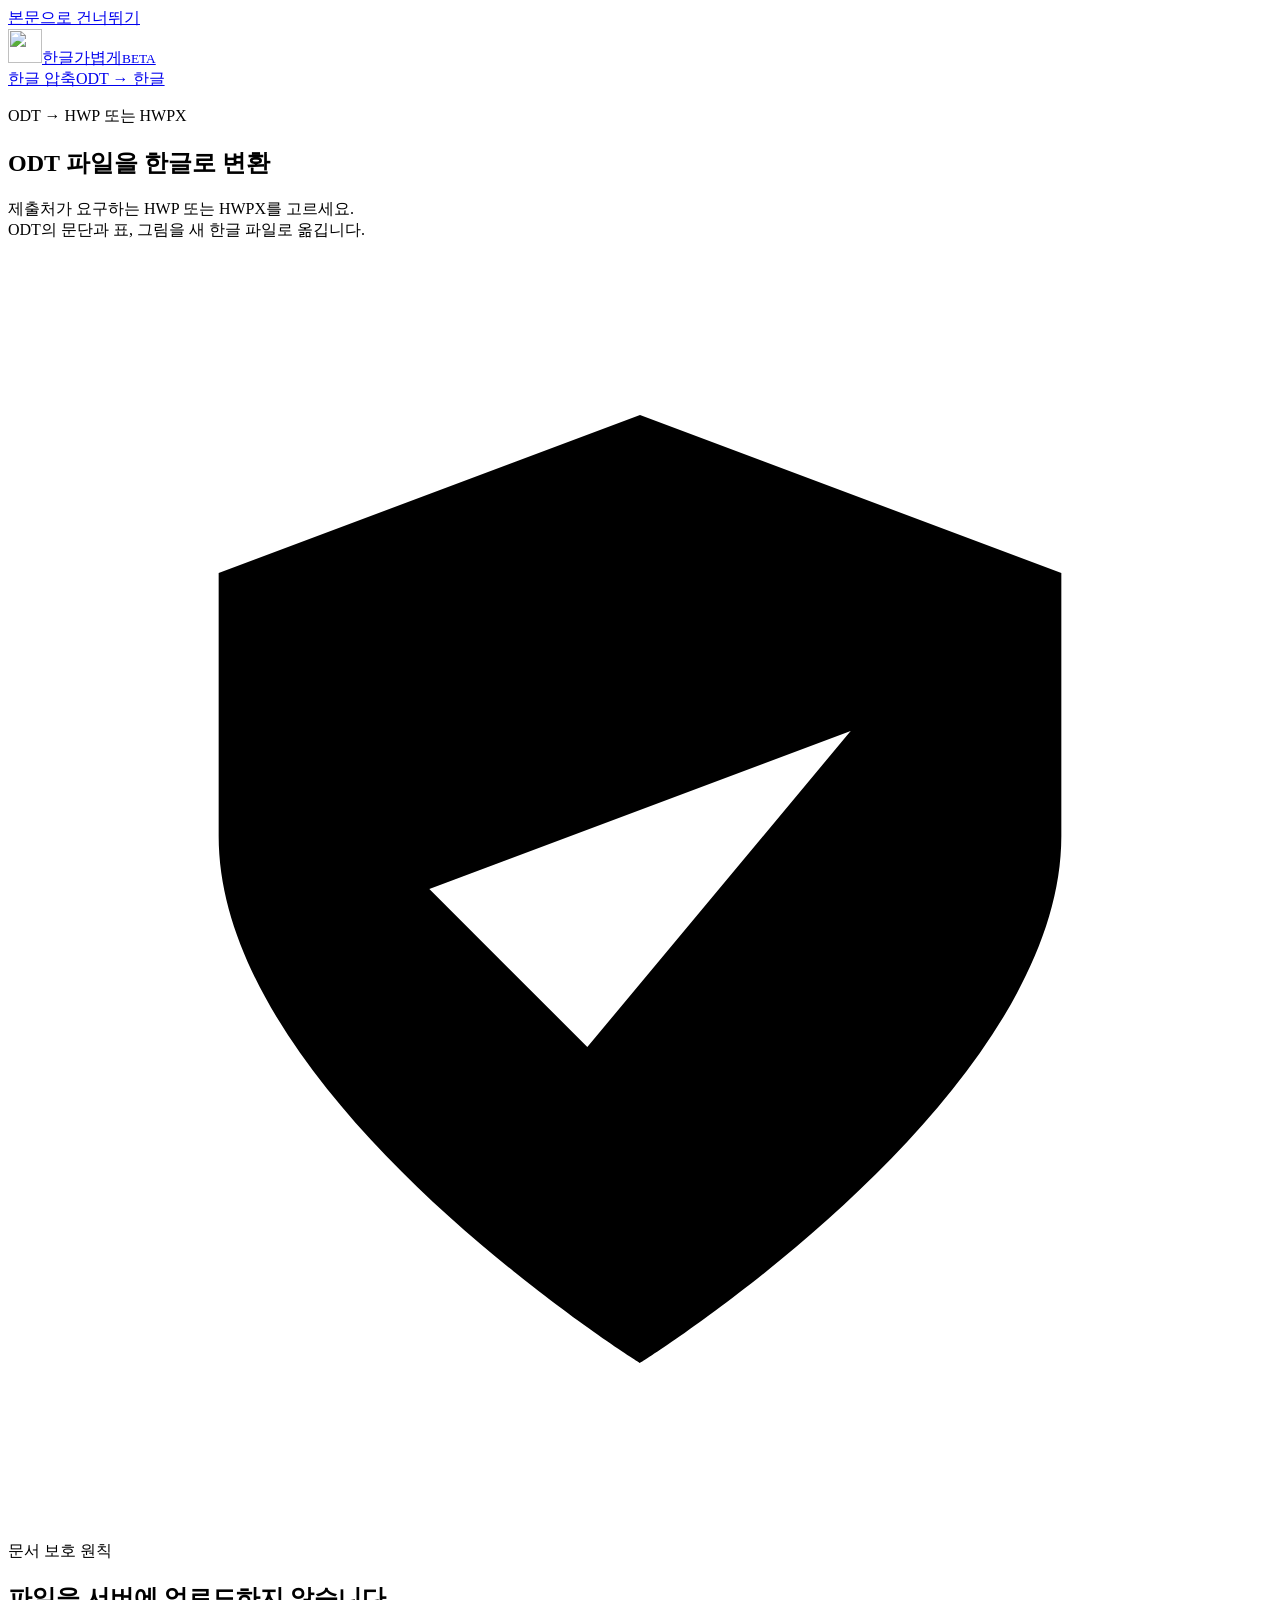
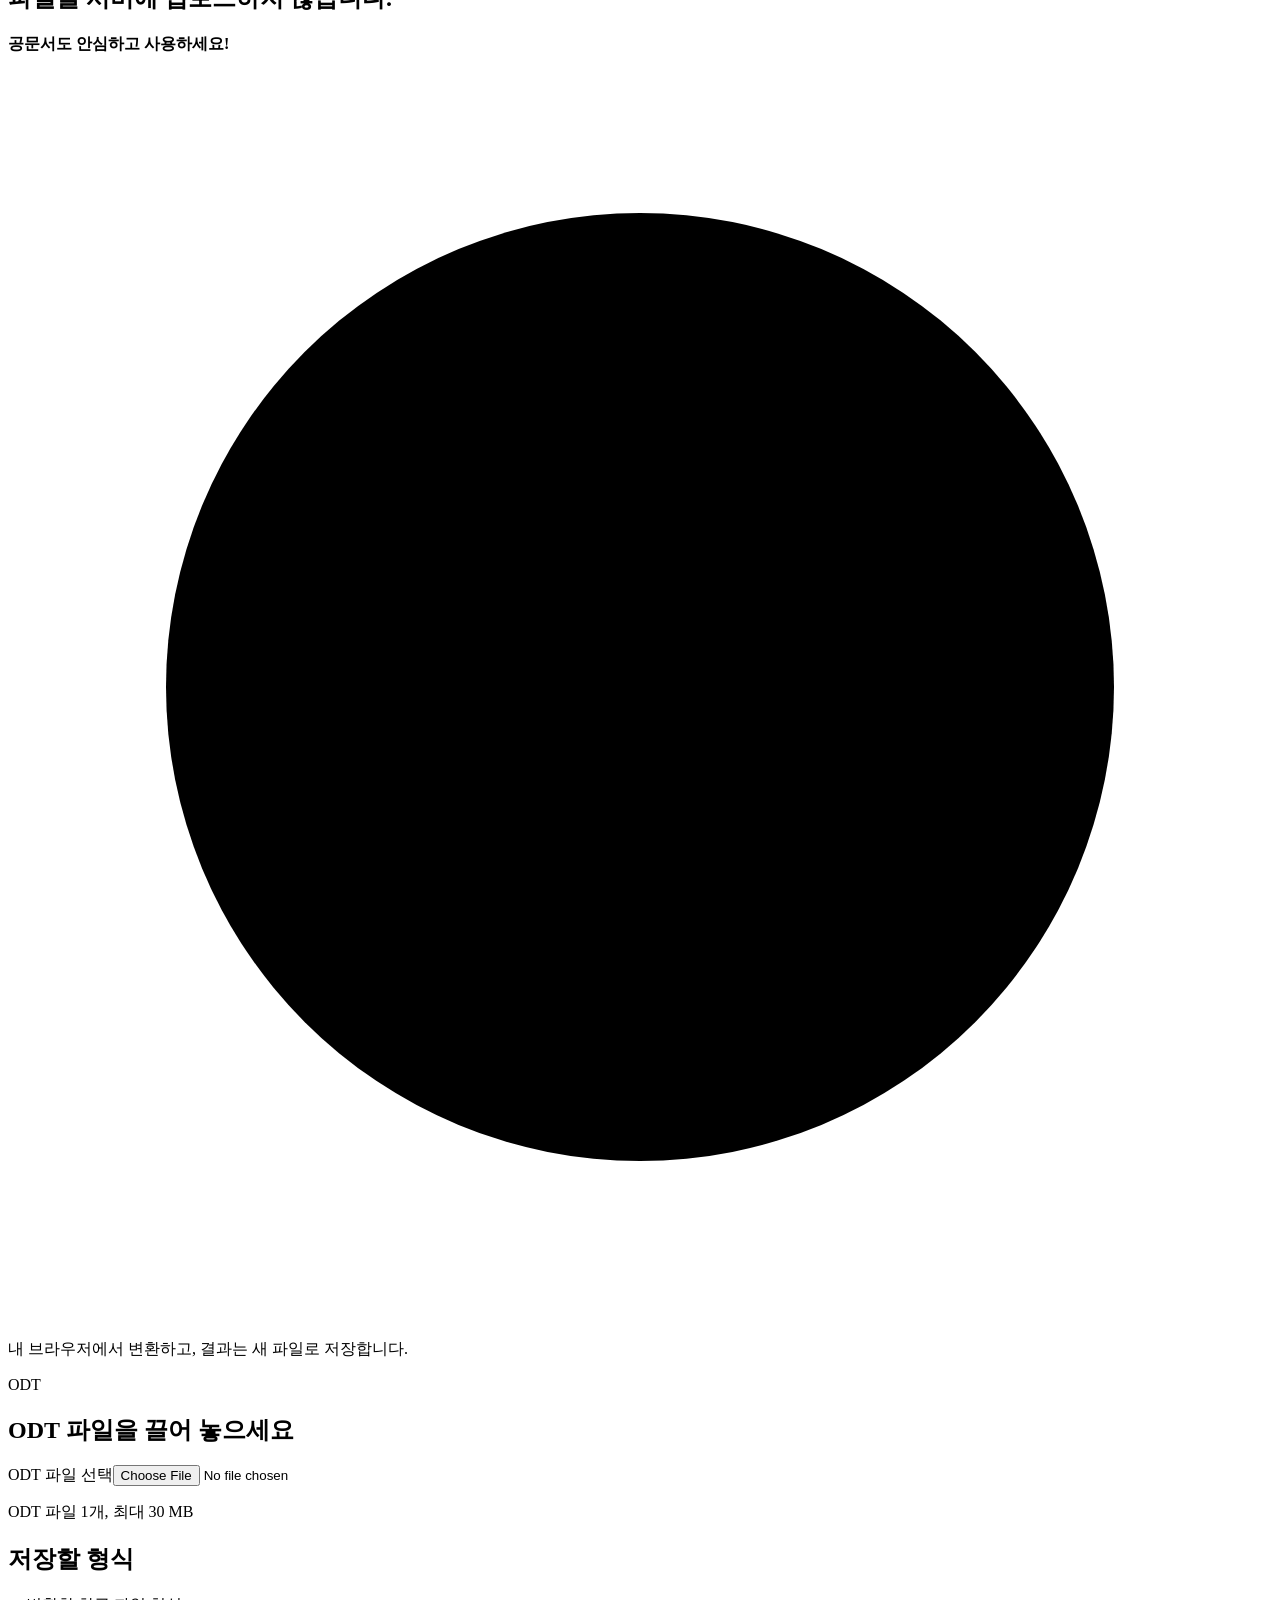
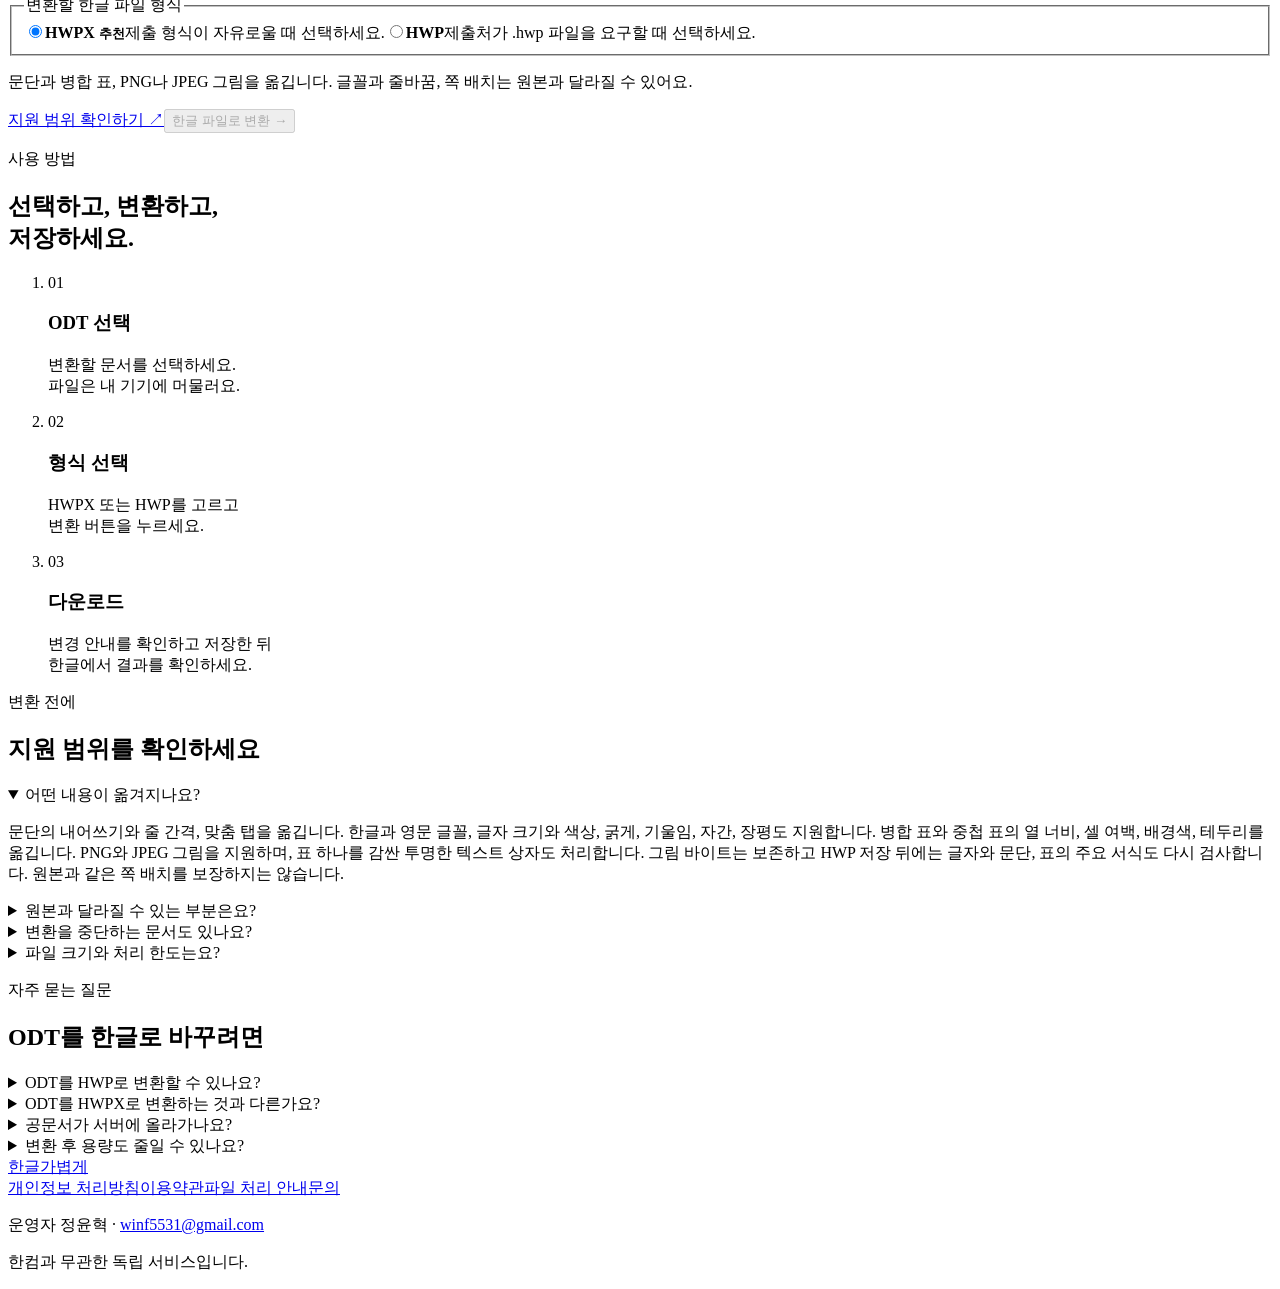
==== odt-to-hangul/index.html @ dcb769be "Publish protected HWPZIP Pages trial" ====
<!doctype html>
<html lang="ko">
<head><meta name="referrer" content="no-referrer">
  <meta charset="utf-8"><meta name="viewport" content="width=device-width,initial-scale=1">
  <title>ODT를 한글 파일로 변환 | ODT → HWP·HWPX – 한글가볍게</title>
  <meta name="description" content="ODT 파일을 한글에서 편집할 수 있는 HWP 또는 HWPX로 변환하세요. 문단·병합 표·내장 그림을 옮기며, 30MB까지 파일 업로드 없이 내 브라우저에서 처리합니다.">
  <meta http-equiv="Content-Security-Policy" content="default-src 'self'; script-src 'self' 'wasm-unsafe-eval'; style-src 'self'; img-src 'self' data: blob:; worker-src 'self' blob:; connect-src 'none'; object-src 'none'; base-uri 'none'; form-action 'none'"><meta name="theme-color" content="#2454d6"><meta property="og:title" content="ODT 파일을 한글로 변환 | 한글가볍게">
  <meta property="og:description" content="ODT → HWP·HWPX. 문서를 업로드하지 않고 내 브라우저에서 변환하세요.">
  <link rel="preload" href="/hwpzip-web/assets/fonts/PretendardVariable.woff2" as="font" type="font/woff2" crossorigin><link rel="icon" href="/hwpzip-web/favicon.svg" type="image/svg+xml"><link rel="stylesheet" href="/hwpzip-web/style.css">
  <script src="/hwpzip-web/odt.js?v=ca384f8799d4" defer></script>
<link rel="canonical" href="https://hwpzip.com/odt-to-hangul/"><meta property="og:url" content="https://hwpzip.com/odt-to-hangul/">
<meta name="robots" content="noindex,nofollow"></head>
<body>
<a class="skip" href="#convert">본문으로 건너뛰기</a><header class="header shell"><a class="brand" href="/hwpzip-web/" aria-label="한글가볍게 홈"><img src="/hwpzip-web/favicon.svg" width="34" height="34" alt=""><span>한글<span class="brand-light">가볍게</span></span><small>BETA</small></a><nav aria-label="문서 도구"><a href="/hwpzip-web/" >한글 압축</a><a href="/hwpzip-web/odt-to-hangul/" aria-current="page">ODT → 한글</a></nav></header>
<main><section class="hero shell" id="convert" aria-labelledby="headline">
<p class="eyebrow">ODT → HWP 또는 HWPX</p><h1 id="headline">ODT 파일을 한글로 변환</h1>
<p class="intro">제출처가 요구하는 HWP 또는 HWPX를 고르세요.<br class="mobile"> ODT의 문단과 표, 그림을 새 한글 파일로 옮깁니다.</p>
<section class="document-privacy" aria-labelledby="privacy-title">
        <div class="privacy-heading">
          <span class="privacy-shield" aria-hidden="true"><svg viewBox="0 0 24 24"><path d="m12 3 8 3v5c0 5-8 10-8 10S4 16 4 11V6l8-3Zm-4 9 3 3 5-6"/></svg></span>
          <div><p class="privacy-kicker">문서 보호 원칙</p><h2 id="privacy-title">파일을 서버에 업로드하지 않습니다.</h2></div>
          <div class="privacy-assurance"><strong>공문서도 안심하고 사용하세요!</strong><a class="privacy-details" href="/hwpzip-web/file-handling.html" title="파일 처리 방식 자세히" aria-label="파일 처리 방식 자세히"><svg viewBox="0 0 24 24" aria-hidden="true"><circle cx="12" cy="12" r="9"/><path d="M12 11v6"/><circle class="info-dot" cx="12" cy="7.5" r=".8"/></svg></a></div>
        </div>
        <p class="privacy-caption" id="upload-privacy">내 브라우저에서 변환하고, 결과는 새 파일로 저장합니다.</p>
      </section>
<div class="workspace">
<section class="upload-pane" aria-label="ODT 파일 변환">
<div id="dropzone" class="dropzone"><div class="file-art" aria-hidden="true"><span class="document-mark"><span>ODT</span></span></div><h2>ODT 파일을 끌어 놓으세요</h2><label class="button choose" for="file-input">ODT 파일 선택</label><input id="file-input" class="visually-hidden" type="file" accept=".odt,application/vnd.oasis.opendocument.text" aria-describedby="format-note upload-privacy"><p id="format-note" class="format-note">ODT 파일 1개, 최대 30 MB</p></div>
<div id="selected" class="selected" hidden><span class="file-badge">문</span><div class="file-detail"><strong id="filename"></strong><span id="filesize"></span></div><button id="remove" class="icon-button" aria-label="선택한 파일 제거">×</button></div>
<div id="progress" class="progress-area" hidden role="status" aria-live="polite"><div class="progress-heading"><span id="stage-title"></span><span id="stage-value"></span></div><div class="progress-track"><div id="progress-bar"></div></div><p id="stage-detail"></p><button id="cancel" class="text-button">작업 취소</button></div>
<div id="result" class="result" hidden aria-live="polite"><div class="complete-check" aria-hidden="true">✓</div><h2 id="result-title"></h2><strong id="result-size" class="converted-size"></strong><p id="result-summary"></p><div id="warning-box" class="conversion-warnings" hidden><strong>달라진 부분을 확인해 주세요</strong><ul id="result-warnings"></ul></div><p class="result-note">저장한 파일을 한글에서 열어 줄바꿈과 표, 그림의 위치를 확인해 주세요.</p><button id="download" class="button">변환 파일 다운로드 ↓</button><p id="processing-time" class="result-note"></p><button id="another" class="text-button">다른 파일 변환하기</button></div>
<p id="error" class="error" hidden role="alert"></p>
</section>
<aside class="options" aria-label="변환 설정"><div class="options-heading"><h2>저장할 형식</h2></div>
<fieldset id="format-options"><legend class="visually-hidden">변환할 한글 파일 형식</legend><label class="option"><input type="radio" name="format" value="hwpx" checked><span class="option-copy"><strong>HWPX <small>추천</small></strong><span>제출 형식이 자유로울 때 선택하세요.</span></span></label><label class="option"><input type="radio" name="format" value="hwp"><span class="option-copy"><strong>HWP</strong><span>제출처가 .hwp 파일을 요구할 때 선택하세요.</span></span></label></fieldset>
<p class="conversion-note">문단과 병합 표, PNG나 JPEG 그림을 옮깁니다. 글꼴과 줄바꿈, 쪽 배치는 원본과 달라질 수 있어요.</p><a class="support-link" href="#supported">지원 범위 확인하기 ↗</a><button id="convert-button" class="button compress-button" disabled>한글 파일로 변환 <span aria-hidden="true">→</span></button></aside>
</div>
</section>
<section class="how shell" aria-labelledby="how-title"><div><p class="section-kicker">사용 방법</p><h2 id="how-title">선택하고, 변환하고,<br>저장하세요.</h2></div><ol><li><span>01</span><h3>ODT 선택</h3><p>변환할 문서를 선택하세요.<br>파일은 내 기기에 머물러요.</p></li><li><span>02</span><h3>형식 선택</h3><p>HWPX 또는 HWP를 고르고<br>변환 버튼을 누르세요.</p></li><li><span>03</span><h3>다운로드</h3><p>변경 안내를 확인하고 저장한 뒤<br>한글에서 결과를 확인하세요.</p></li></ol></section>
<section id="supported" class="faq shell" aria-labelledby="support-title"><div><p class="section-kicker">변환 전에</p><h2 id="support-title">지원 범위를 확인하세요</h2></div><div class="questions"><details open><summary>어떤 내용이 옮겨지나요?</summary><p>문단의 내어쓰기와 줄 간격, 맞춤 탭을 옮깁니다. 한글과 영문 글꼴, 글자 크기와 색상, 굵게, 기울임, 자간, 장평도 지원합니다. 병합 표와 중첩 표의 열 너비, 셀 여백, 배경색, 테두리를 옮깁니다. PNG와 JPEG 그림을 지원하며, 표 하나를 감싼 투명한 텍스트 상자도 처리합니다. 그림 바이트는 보존하고 HWP 저장 뒤에는 글자와 문단, 표의 주요 서식도 다시 검사합니다. 원본과 같은 쪽 배치를 보장하지는 않습니다.</p></details><details><summary>원본과 달라질 수 있는 부분은요?</summary><p>글꼴 설치 여부에 따라 줄바꿈과 쪽 수가 달라질 수 있습니다. 지원하는 표와 그림의 위치 기준과 여백을 옮기지만 문서 엔진의 배치 방식에 따라 위치가 달라질 수 있습니다. 목록 번호, 하이퍼링크, 자동 날짜와 쪽 번호는 표시된 글자로 옮기며, 일부 글자 효과와 머리말과 꼬리말의 간격도 단순화될 수 있습니다. 감지한 변경 사항은 결과 화면에 안내합니다.</p></details><details><summary>변환을 중단하는 문서도 있나요?</summary><p>수식, 일반 텍스트 상자, 장식이 있는 표 상자, 도형, 각주, 변경 추적은 지원하지 않습니다. 배경 그림, 그림 자르기와 효과, 여러 쪽 양식, 다단, 세로쓰기도 지원 범위에서 제외됩니다. 숨김 또는 조건부 내용, 암호화, 전자서명, 매크로, 외부 링크 그림도 처리하지 않습니다. 발견하면 일부 내용이 빠진 파일을 만들지 않고 이유를 표시합니다.</p></details><details><summary>파일 크기와 처리 한도는요?</summary><p>ODT 파일 1개당 최대 30 MB, 문단 5,000개, 표 셀 10,000개, 내장 그림 150개를 지원합니다. 압축을 푼 크기와 개별 그림 크기에도 한도가 있습니다. 처음 변환할 때 약 16 MB의 도구를 내려받으며 이후 문서는 브라우저 안에서 처리합니다. 기기 메모리가 부족하거나 변환이 5분을 넘으면 중단합니다.</p></details></div></section>
<section id="faq" class="faq shell" aria-labelledby="faq-title"><div><p class="section-kicker">자주 묻는 질문</p><h2 id="faq-title">ODT를 한글로 바꾸려면</h2></div><div class="questions"><details><summary>ODT를 HWP로 변환할 수 있나요?</summary><p>네. ‘저장할 형식’에서 HWP를 선택하면 ODT 내용을 한글 문서로 옮겨 .hwp로 저장합니다. 저장한 HWP를 엔진에서 다시 열어 본문과 표, 그림, 주요 서식을 검사합니다. 내용 손실이나 서식 불일치가 감지되면 다운로드 대신 안내를 표시합니다.</p></details><details><summary>ODT를 HWPX로 변환하는 것과 다른가요?</summary><p>HWPX는 XML 기반의 한글 표준 문서 형식이고 HWP는 기존 바이너리 형식입니다. 제출처에서 .hwp를 요구하면 HWP를 선택하고, 별도 제한이 없다면 HWPX를 권장합니다. 확장자 이름만 바꾸는 방식이 아니라 문서 구조를 새로 작성합니다.</p></details><details><summary>공문서가 서버에 올라가나요?</summary><p>아니요. ODT 문서와 그 안의 그림, 파일 이름, 변환 결과는 서버로 전송하지 않습니다. 변환은 내 브라우저의 별도 작업 공간에서 실행되며 문서 처리용 네트워크 통신을 차단합니다. 사이트에 접속해 프로그램을 내려받는 과정은 필요합니다.</p></details><details><summary>변환 후 용량도 줄일 수 있나요?</summary><p>HWP 또는 HWPX로 저장한 결과는 <a href="/hwpzip-web/">한글 압축 도구</a>에서 이미지 용량을 줄일 수 있습니다. 변환과 압축 후에는 각각 결과를 확인해 주세요.</p></details></div></section>
</main><footer class="footer shell">
    <div class="footer-top"><a class="footer-brand" href="/hwpzip-web/">한글가볍게</a><nav class="footer-links" aria-label="운영 안내"><a class="privacy-policy-link" href="/hwpzip-web/privacy.html">개인정보 처리방침</a><a href="/hwpzip-web/terms.html">이용약관</a><a href="/hwpzip-web/file-handling.html">파일 처리 안내</a><a href="/hwpzip-web/contact.html">문의</a></nav></div>
    <div class="footer-bottom"><p>운영자 정윤혁 <span aria-hidden="true">·</span> <a href="mailto:winf5531@gmail.com">winf5531@gmail.com</a></p><p>한컴과 무관한 독립 서비스입니다.</p></div>
  </footer>
</body></html>
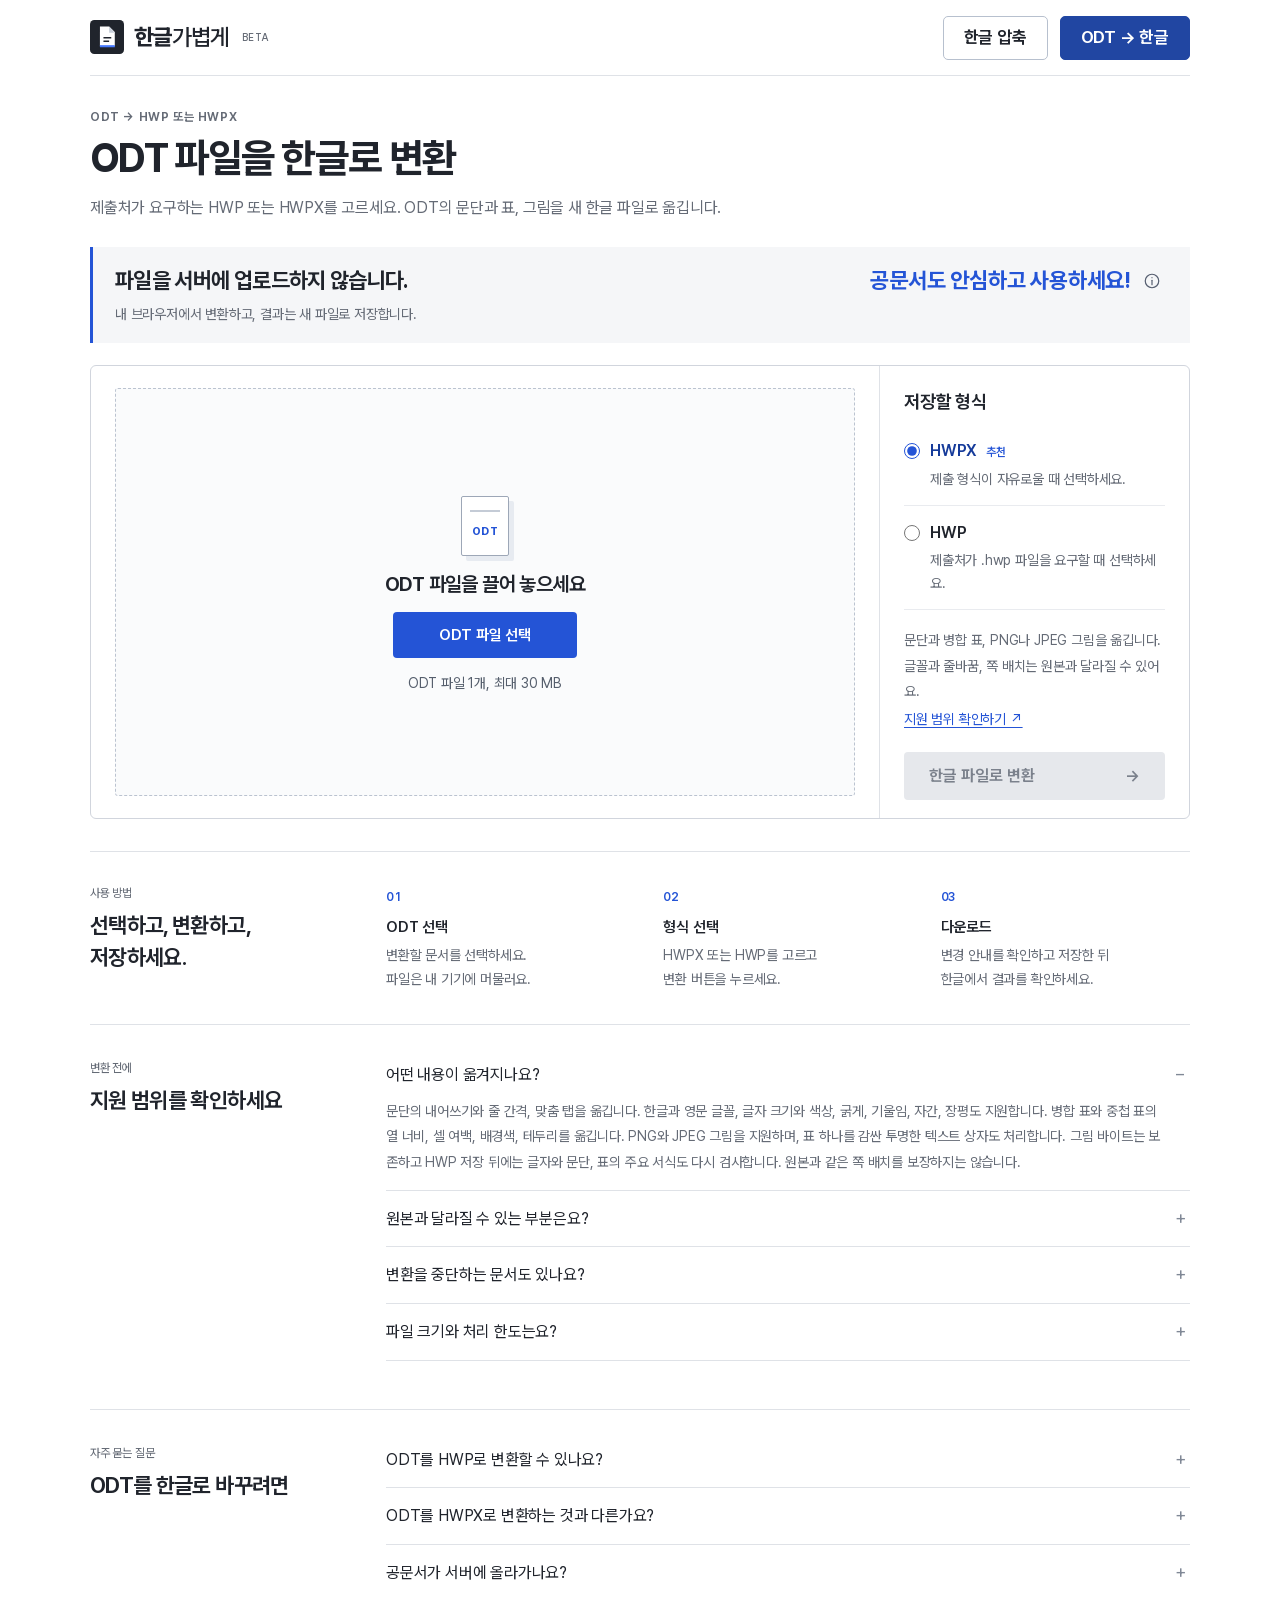
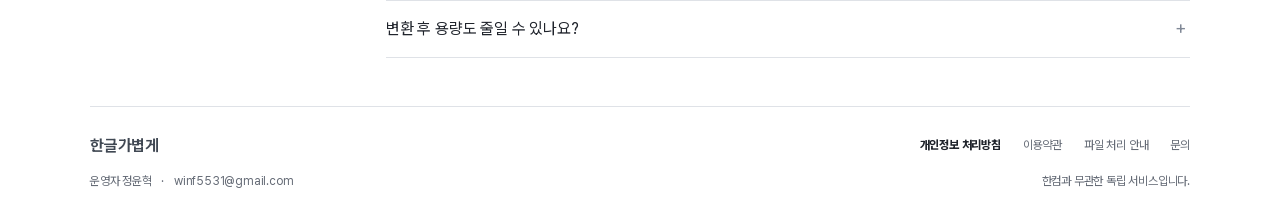
==== commit aa02b29e: "Serve verified HWPZIP r2 on hwpzip.com" ====
--- a/odt-to-hangul/index.html
+++ b/odt-to-hangul/index.html
@@ -6,12 +6,12 @@
   <meta name="description" content="ODT 파일을 한글에서 편집할 수 있는 HWP 또는 HWPX로 변환하세요. 문단·병합 표·내장 그림을 옮기며, 30MB까지 파일 업로드 없이 내 브라우저에서 처리합니다.">
   <meta http-equiv="Content-Security-Policy" content="default-src 'self'; script-src 'self' 'wasm-unsafe-eval'; style-src 'self'; img-src 'self' data: blob:; worker-src 'self' blob:; connect-src 'none'; object-src 'none'; base-uri 'none'; form-action 'none'"><meta name="theme-color" content="#2454d6"><meta property="og:title" content="ODT 파일을 한글로 변환 | 한글가볍게">
   <meta property="og:description" content="ODT → HWP·HWPX. 문서를 업로드하지 않고 내 브라우저에서 변환하세요.">
-  <link rel="preload" href="/hwpzip-web/assets/fonts/PretendardVariable.woff2" as="font" type="font/woff2" crossorigin><link rel="icon" href="/hwpzip-web/favicon.svg" type="image/svg+xml"><link rel="stylesheet" href="/hwpzip-web/style.css">
-  <script src="/hwpzip-web/odt.js?v=ca384f8799d4" defer></script>
+  <link rel="preload" href="/assets/fonts/PretendardVariable.woff2" as="font" type="font/woff2" crossorigin><link rel="icon" href="/favicon.svg" type="image/svg+xml"><link rel="stylesheet" href="/style.css">
+  <script src="/odt.js?v=b98e0b58f6b2" defer></script>
 <link rel="canonical" href="https://hwpzip.com/odt-to-hangul/"><meta property="og:url" content="https://hwpzip.com/odt-to-hangul/">
-<meta name="robots" content="noindex,nofollow"></head>
+</head>
 <body>
-<a class="skip" href="#convert">본문으로 건너뛰기</a><header class="header shell"><a class="brand" href="/hwpzip-web/" aria-label="한글가볍게 홈"><img src="/hwpzip-web/favicon.svg" width="34" height="34" alt=""><span>한글<span class="brand-light">가볍게</span></span><small>BETA</small></a><nav aria-label="문서 도구"><a href="/hwpzip-web/" >한글 압축</a><a href="/hwpzip-web/odt-to-hangul/" aria-current="page">ODT → 한글</a></nav></header>
+<a class="skip" href="#convert">본문으로 건너뛰기</a><header class="header shell"><a class="brand" href="/" aria-label="한글가볍게 홈"><img src="/favicon.svg" width="34" height="34" alt=""><span>한글<span class="brand-light">가볍게</span></span><small>BETA</small></a><nav aria-label="문서 도구"><a href="/" >한글 압축</a><a href="/odt-to-hangul/" aria-current="page">ODT → 한글</a></nav></header>
 <main><section class="hero shell" id="convert" aria-labelledby="headline">
 <p class="eyebrow">ODT → HWP 또는 HWPX</p><h1 id="headline">ODT 파일을 한글로 변환</h1>
 <p class="intro">제출처가 요구하는 HWP 또는 HWPX를 고르세요.<br class="mobile"> ODT의 문단과 표, 그림을 새 한글 파일로 옮깁니다.</p>
@@ -19,7 +19,7 @@
         <div class="privacy-heading">
           <span class="privacy-shield" aria-hidden="true"><svg viewBox="0 0 24 24"><path d="m12 3 8 3v5c0 5-8 10-8 10S4 16 4 11V6l8-3Zm-4 9 3 3 5-6"/></svg></span>
           <div><p class="privacy-kicker">문서 보호 원칙</p><h2 id="privacy-title">파일을 서버에 업로드하지 않습니다.</h2></div>
-          <div class="privacy-assurance"><strong>공문서도 안심하고 사용하세요!</strong><a class="privacy-details" href="/hwpzip-web/file-handling.html" title="파일 처리 방식 자세히" aria-label="파일 처리 방식 자세히"><svg viewBox="0 0 24 24" aria-hidden="true"><circle cx="12" cy="12" r="9"/><path d="M12 11v6"/><circle class="info-dot" cx="12" cy="7.5" r=".8"/></svg></a></div>
+          <div class="privacy-assurance"><strong>공문서도 안심하고 사용하세요!</strong><a class="privacy-details" href="/file-handling.html" title="파일 처리 방식 자세히" aria-label="파일 처리 방식 자세히"><svg viewBox="0 0 24 24" aria-hidden="true"><circle cx="12" cy="12" r="9"/><path d="M12 11v6"/><circle class="info-dot" cx="12" cy="7.5" r=".8"/></svg></a></div>
         </div>
         <p class="privacy-caption" id="upload-privacy">내 브라우저에서 변환하고, 결과는 새 파일로 저장합니다.</p>
       </section>
@@ -38,9 +38,9 @@
 </section>
 <section class="how shell" aria-labelledby="how-title"><div><p class="section-kicker">사용 방법</p><h2 id="how-title">선택하고, 변환하고,<br>저장하세요.</h2></div><ol><li><span>01</span><h3>ODT 선택</h3><p>변환할 문서를 선택하세요.<br>파일은 내 기기에 머물러요.</p></li><li><span>02</span><h3>형식 선택</h3><p>HWPX 또는 HWP를 고르고<br>변환 버튼을 누르세요.</p></li><li><span>03</span><h3>다운로드</h3><p>변경 안내를 확인하고 저장한 뒤<br>한글에서 결과를 확인하세요.</p></li></ol></section>
 <section id="supported" class="faq shell" aria-labelledby="support-title"><div><p class="section-kicker">변환 전에</p><h2 id="support-title">지원 범위를 확인하세요</h2></div><div class="questions"><details open><summary>어떤 내용이 옮겨지나요?</summary><p>문단의 내어쓰기와 줄 간격, 맞춤 탭을 옮깁니다. 한글과 영문 글꼴, 글자 크기와 색상, 굵게, 기울임, 자간, 장평도 지원합니다. 병합 표와 중첩 표의 열 너비, 셀 여백, 배경색, 테두리를 옮깁니다. PNG와 JPEG 그림을 지원하며, 표 하나를 감싼 투명한 텍스트 상자도 처리합니다. 그림 바이트는 보존하고 HWP 저장 뒤에는 글자와 문단, 표의 주요 서식도 다시 검사합니다. 원본과 같은 쪽 배치를 보장하지는 않습니다.</p></details><details><summary>원본과 달라질 수 있는 부분은요?</summary><p>글꼴 설치 여부에 따라 줄바꿈과 쪽 수가 달라질 수 있습니다. 지원하는 표와 그림의 위치 기준과 여백을 옮기지만 문서 엔진의 배치 방식에 따라 위치가 달라질 수 있습니다. 목록 번호, 하이퍼링크, 자동 날짜와 쪽 번호는 표시된 글자로 옮기며, 일부 글자 효과와 머리말과 꼬리말의 간격도 단순화될 수 있습니다. 감지한 변경 사항은 결과 화면에 안내합니다.</p></details><details><summary>변환을 중단하는 문서도 있나요?</summary><p>수식, 일반 텍스트 상자, 장식이 있는 표 상자, 도형, 각주, 변경 추적은 지원하지 않습니다. 배경 그림, 그림 자르기와 효과, 여러 쪽 양식, 다단, 세로쓰기도 지원 범위에서 제외됩니다. 숨김 또는 조건부 내용, 암호화, 전자서명, 매크로, 외부 링크 그림도 처리하지 않습니다. 발견하면 일부 내용이 빠진 파일을 만들지 않고 이유를 표시합니다.</p></details><details><summary>파일 크기와 처리 한도는요?</summary><p>ODT 파일 1개당 최대 30 MB, 문단 5,000개, 표 셀 10,000개, 내장 그림 150개를 지원합니다. 압축을 푼 크기와 개별 그림 크기에도 한도가 있습니다. 처음 변환할 때 약 16 MB의 도구를 내려받으며 이후 문서는 브라우저 안에서 처리합니다. 기기 메모리가 부족하거나 변환이 5분을 넘으면 중단합니다.</p></details></div></section>
-<section id="faq" class="faq shell" aria-labelledby="faq-title"><div><p class="section-kicker">자주 묻는 질문</p><h2 id="faq-title">ODT를 한글로 바꾸려면</h2></div><div class="questions"><details><summary>ODT를 HWP로 변환할 수 있나요?</summary><p>네. ‘저장할 형식’에서 HWP를 선택하면 ODT 내용을 한글 문서로 옮겨 .hwp로 저장합니다. 저장한 HWP를 엔진에서 다시 열어 본문과 표, 그림, 주요 서식을 검사합니다. 내용 손실이나 서식 불일치가 감지되면 다운로드 대신 안내를 표시합니다.</p></details><details><summary>ODT를 HWPX로 변환하는 것과 다른가요?</summary><p>HWPX는 XML 기반의 한글 표준 문서 형식이고 HWP는 기존 바이너리 형식입니다. 제출처에서 .hwp를 요구하면 HWP를 선택하고, 별도 제한이 없다면 HWPX를 권장합니다. 확장자 이름만 바꾸는 방식이 아니라 문서 구조를 새로 작성합니다.</p></details><details><summary>공문서가 서버에 올라가나요?</summary><p>아니요. ODT 문서와 그 안의 그림, 파일 이름, 변환 결과는 서버로 전송하지 않습니다. 변환은 내 브라우저의 별도 작업 공간에서 실행되며 문서 처리용 네트워크 통신을 차단합니다. 사이트에 접속해 프로그램을 내려받는 과정은 필요합니다.</p></details><details><summary>변환 후 용량도 줄일 수 있나요?</summary><p>HWP 또는 HWPX로 저장한 결과는 <a href="/hwpzip-web/">한글 압축 도구</a>에서 이미지 용량을 줄일 수 있습니다. 변환과 압축 후에는 각각 결과를 확인해 주세요.</p></details></div></section>
+<section id="faq" class="faq shell" aria-labelledby="faq-title"><div><p class="section-kicker">자주 묻는 질문</p><h2 id="faq-title">ODT를 한글로 바꾸려면</h2></div><div class="questions"><details><summary>ODT를 HWP로 변환할 수 있나요?</summary><p>네. ‘저장할 형식’에서 HWP를 선택하면 ODT 내용을 한글 문서로 옮겨 .hwp로 저장합니다. 저장한 HWP를 엔진에서 다시 열어 본문과 표, 그림, 주요 서식을 검사합니다. 내용 손실이나 서식 불일치가 감지되면 다운로드 대신 안내를 표시합니다.</p></details><details><summary>ODT를 HWPX로 변환하는 것과 다른가요?</summary><p>HWPX는 XML 기반의 한글 표준 문서 형식이고 HWP는 기존 바이너리 형식입니다. 제출처에서 .hwp를 요구하면 HWP를 선택하고, 별도 제한이 없다면 HWPX를 권장합니다. 확장자 이름만 바꾸는 방식이 아니라 문서 구조를 새로 작성합니다.</p></details><details><summary>공문서가 서버에 올라가나요?</summary><p>아니요. ODT 문서와 그 안의 그림, 파일 이름, 변환 결과는 서버로 전송하지 않습니다. 변환은 내 브라우저의 별도 작업 공간에서 실행되며 문서 처리용 네트워크 통신을 차단합니다. 사이트에 접속해 프로그램을 내려받는 과정은 필요합니다.</p></details><details><summary>변환 후 용량도 줄일 수 있나요?</summary><p>HWP 또는 HWPX로 저장한 결과는 <a href="/">한글 압축 도구</a>에서 이미지 용량을 줄일 수 있습니다. 변환과 압축 후에는 각각 결과를 확인해 주세요.</p></details></div></section>
 </main><footer class="footer shell">
-    <div class="footer-top"><a class="footer-brand" href="/hwpzip-web/">한글가볍게</a><nav class="footer-links" aria-label="운영 안내"><a class="privacy-policy-link" href="/hwpzip-web/privacy.html">개인정보 처리방침</a><a href="/hwpzip-web/terms.html">이용약관</a><a href="/hwpzip-web/file-handling.html">파일 처리 안내</a><a href="/hwpzip-web/contact.html">문의</a></nav></div>
+    <div class="footer-top"><a class="footer-brand" href="/">한글가볍게</a><nav class="footer-links" aria-label="운영 안내"><a class="privacy-policy-link" href="/privacy.html">개인정보 처리방침</a><a href="/terms.html">이용약관</a><a href="/file-handling.html">파일 처리 안내</a><a href="/contact.html">문의</a></nav></div>
     <div class="footer-bottom"><p>운영자 정윤혁 <span aria-hidden="true">·</span> <a href="mailto:winf5531@gmail.com">winf5531@gmail.com</a></p><p>한컴과 무관한 독립 서비스입니다.</p></div>
   </footer>
 </body></html>
--- a/style.css
+++ b/style.css
@@ -0,0 +1 @@
+@font-face{font-family:Pretendard;src:url(/assets/fonts/PretendardVariable.woff2) format("woff2");font-weight:45 920;font-style:normal;font-display:swap}:root{--ink:#20242c;--muted:#656b76;--accent:#2454d6;--accent-hover:#173fae;--line:#dfe2e7;--paper:#fff;--wash:#f5f6f8}*{box-sizing:border-box}html{scroll-behavior:smooth;scroll-padding-top:28px}body{margin:0;background:var(--paper);color:var(--ink);font-family:Pretendard,-apple-system,BlinkMacSystemFont,Segoe UI,Malgun Gothic,sans-serif;font-size:15px;line-height:1.6;letter-spacing:-.2px;-webkit-font-smoothing:antialiased}button,input,select{font:inherit}button,a,label,select{-webkit-tap-highlight-color:transparent}button{cursor:pointer}button:disabled{cursor:not-allowed;background:#e6e8ec!important;color:#7b818c!important}a{color:inherit;text-decoration:none}button:focus-visible,a:focus-visible,select:focus-visible,input:focus-visible+span,.choose:has(+input:focus-visible){outline:3px solid #779cff;outline-offset:4px}.shell{width:min(1100px,calc(100% - 64px));margin-inline:auto}.header{height:76px;display:flex;align-items:center;justify-content:space-between;border-bottom:1px solid var(--line)}.brand{display:flex;align-items:center;gap:10px;font-size:23px;font-weight:760;letter-spacing:-1px}.brand-light{font-weight:520}.brand small{font-size:10px;font-weight:500;letter-spacing:.3px;color:var(--muted);margin-left:3px}.header nav{display:flex;align-items:center;gap:12px;font-size:17px;font-weight:650}.header nav a{display:inline-flex;align-items:center;justify-content:center;min-height:44px;padding:7px 20px;border:1px solid #b7c0ce;border-radius:5px;line-height:1.4;white-space:nowrap}.header nav a:hover{background:#f2f5fc;border-color:var(--accent)}.header nav a[aria-current=page]{background:#2146a2;border-color:#2146a2;color:#fff}.header nav a:focus-visible{outline-offset:2px}.header nav a:not([aria-current=page]):hover,.text-button:hover{color:var(--accent)}.hero{padding:32px 0}.eyebrow{font-size:12px;font-weight:650;letter-spacing:.6px;color:var(--muted);margin:0 0 6px}h1{font-size:40px;letter-spacing:-1.7px;font-weight:730;line-height:1.25;margin:0 0 12px;word-break:keep-all}.intro{color:var(--muted);font-size:16px;margin:0 0 26px}.mobile{display:none}.document-privacy{padding:18px 22px;margin-bottom:22px;border-left:3px solid var(--accent);background:var(--wash);text-align:left}.privacy-heading{display:flex;align-items:center;gap:12px}.privacy-shield,.privacy-kicker{display:none}.document-privacy h2{font-size:22px;line-height:1.4;letter-spacing:-.65px;font-weight:680;margin:0;word-break:keep-all}.privacy-assurance{display:flex;align-items:center;gap:5px;margin-left:auto}.privacy-assurance strong{font-size:clamp(20px,2vw,22px);font-weight:700;line-height:1.4;color:var(--accent);word-break:keep-all}.privacy-details{display:inline-flex;align-items:center;justify-content:center;width:32px;height:32px;flex-shrink:0;color:#555e70;border-radius:4px}.privacy-details svg{width:18px;height:18px;fill:none;stroke:currentColor;stroke-width:1.6;stroke-linecap:round}.privacy-details .info-dot{fill:currentColor;stroke:none}.privacy-details:hover{color:var(--accent);background:#e8edf7}.privacy-caption{margin:6px 0 0;color:var(--muted);font-size:14px;word-break:keep-all}.workspace{display:grid;grid-template-columns:minmax(0,1fr) 310px;border:1px solid #d1d5dd;border-radius:6px;overflow:hidden;text-align:left;background:var(--paper)}.upload-pane{padding:22px 24px;display:flex;flex-direction:column;min-width:0;min-height:404px}.dropzone{display:flex;align-items:center;justify-content:center;flex-direction:column;flex:1;padding:28px 18px 24px;text-align:center;background:#fafbfc;border:1px dashed #bbc3d0;border-radius:3px}.dropzone.drag{background:#edf2ff;border-color:var(--accent);outline:2px solid #2454d622}.file-art{display:flex;align-items:center;justify-content:center;position:relative;width:76px;height:64px;margin-bottom:12px}.document-mark{width:48px;height:60px;border:1.5px solid #9da7b7;border-radius:2px;position:relative;display:flex;align-items:center;justify-content:center;background:#fff;box-shadow:5px 5px #e7ebf1}.document-mark:before{content:"";position:absolute;left:8px;right:8px;top:13px;border-top:2px solid #c4cbd6}.document-mark span{font-size:11px;font-weight:750;letter-spacing:.4px;color:var(--accent);margin-top:12px}.dropzone h2{font-size:20px;font-weight:650;letter-spacing:-.6px;line-height:1.4;margin:0 0 14px}.dropzone p{font-size:13px;color:var(--muted);margin:0 0 18px}.button{border:1px solid transparent;border-radius:4px;display:inline-flex;align-items:center;justify-content:center;gap:10px;background:var(--accent);color:#fff;font-weight:620;min-height:46px;padding:10px 24px;transition:background .12s}.button:hover:enabled,.choose:hover{background:var(--accent-hover)}.choose{min-width:184px;cursor:pointer;font-size:15px}.button svg{width:18px;height:18px;fill:none;stroke:currentColor;stroke-width:1.7;stroke-linecap:round;stroke-linejoin:round}.dropzone .format-note{font-size:14px;margin:14px 0 0;color:#555e6c}.options{display:flex;flex-direction:column;padding:22px 24px 18px;border-left:1px solid var(--line)}.options-heading{display:flex;align-items:center;justify-content:space-between;margin-bottom:7px}.options .layout-note{font-size:14px;line-height:1.6;color:var(--muted);margin:0 0 4px}#profile-options{display:block;margin-bottom:16px}.options h2{font-size:18px;font-weight:650;margin:0}.options-heading>span{font-size:10px;color:#777f8b}fieldset{margin:0;padding:0;border:0}.option{display:flex;align-items:flex-start;gap:10px;padding:14px 0;border-bottom:1px solid #e9ebef;cursor:pointer}.option input{accent-color:var(--accent);margin:5px 0 0;width:16px;height:16px;flex-shrink:0}.option-copy strong{display:block;font-size:16px;font-weight:600}.option-copy strong small{display:inline-block;font-size:12px;font-weight:550;color:var(--accent);margin-left:5px;white-space:nowrap}.option-copy>span{display:block;color:var(--muted);font-size:14px;line-height:1.65;margin-top:4px}.option:has(input:checked) .option-copy strong{color:#163b9a}.target-control{margin:17px 0 18px}.target-control label{display:flex;gap:8px;align-items:center;font-size:15px;font-weight:600;margin-bottom:7px}.target-control label span{font-size:11px;font-weight:400;color:var(--muted)}.target-control select{width:100%;height:40px;padding:0 10px;border:1px solid #cdd2db;border-radius:3px;background:#fff;color:var(--ink);font-size:16px}.target-control p{font-size:14px;color:var(--muted);line-height:1.55;margin:7px 0 0}.compress-button{width:100%;justify-content:space-between;font-size:16px;margin-top:auto}.how{border-top:1px solid var(--line);padding:32px 0;display:grid;grid-template-columns:260px 1fr;gap:36px}.section-kicker{font-size:12px;color:var(--muted);margin:0 0 7px}.how h2,.faq h2{font-size:22px;font-weight:650;letter-spacing:-.65px;line-height:1.45;margin:0}.how ol{list-style:none;padding:0;margin:0;display:grid;grid-template-columns:repeat(3,1fr);gap:28px}.how li>span{font-size:12px;font-weight:600;color:var(--accent);font-variant-numeric:tabular-nums}.how h3{font-size:15px;font-weight:600;margin:7px 0 5px}.how li p{font-size:14px;color:var(--muted);margin:0;line-height:1.7}.faq{display:grid;grid-template-columns:260px 1fr;gap:36px;border-top:1px solid var(--line);padding-top:34px;padding-bottom:48px}.questions{margin-top:-12px}details{border-bottom:1px solid var(--line);padding:15px 0}summary{font-size:16px;cursor:pointer;list-style:none;position:relative;padding-right:28px}summary::-webkit-details-marker{display:none}summary:after{content:"+";position:absolute;right:4px;top:-2px;font-size:18px;color:#808896}details[open] summary:after{content:"\2212"}details p{font-size:14px;color:var(--muted);margin:12px 24px 0 0;line-height:1.8}.footer{padding:24px 0 28px;border-top:1px solid var(--line);font-size:12px;color:var(--muted)}.footer-brand{font-size:16px;font-weight:650;color:#404853}.footer-top,.footer-bottom{display:flex;align-items:center;justify-content:space-between;gap:12px 24px;flex-wrap:wrap}.footer-links{display:flex;gap:8px 22px;flex-wrap:wrap}.footer-links a{padding:5px 0}.footer .privacy-policy-link{font-weight:750;color:var(--ink)}.footer-bottom{margin-top:12px;font-size:12px}.footer p{margin:0}.footer-bottom span{margin:0 7px}.footer a:hover{text-decoration:underline;text-underline-offset:3px;color:var(--accent)}.visually-hidden{position:absolute;width:1px;height:1px;overflow:hidden;clip-path:inset(50%);white-space:nowrap}.skip{position:absolute;top:-100px;left:20px;background:#fff;padding:12px;z-index:50}.skip:focus{top:10px}[hidden]{display:none!important}.notice{border:1px solid #ead9b4;background:#fffaf0;color:#775819;padding:12px 16px;border-radius:4px;text-align:left;font-size:13px;margin-bottom:18px}.error{border:1px solid #ecd0d0;border-radius:4px;background:#fff5f5;color:#a12b2b;font-size:13px;padding:12px 16px}.selected{display:flex;align-items:center;gap:12px;padding:15px;background:var(--wash);border:1px solid var(--line);border-radius:4px;margin-bottom:18px}.file-badge{display:grid;place-items:center;width:34px;height:40px;flex-shrink:0;background:#fff;border:1px solid #c9d0dc;border-radius:2px;font-size:16px;color:var(--accent);font-weight:600}.file-detail{min-width:0;flex:1}.file-detail strong{display:block;font-size:13px;overflow-wrap:anywhere}.file-detail>span{font-size:12px;color:var(--muted)}.icon-button{border:0;background:none;font-size:24px;color:var(--muted);padding:0 4px}.progress-area{flex:1;display:flex;flex-direction:column;justify-content:center;padding:28px 18px}.progress-heading{display:flex;justify-content:space-between;gap:12px;font-size:14px;font-weight:600}.progress-track{height:5px;background:#e7eaf0;overflow:hidden;margin:16px 0 7px}.progress-track>div{height:100%;width:0;background:var(--accent);transition:width .2s}.progress-area p{font-size:12px;color:var(--muted)}.text-button{border:0;background:none;color:#4f596a;text-decoration:underline;text-underline-offset:3px;font-size:12px;padding:10px}.result{text-align:center;flex:1;padding:12px 10px 5px}.complete-check{font-size:25px;color:var(--accent);height:34px}.result h2{font-size:21px;font-weight:650;letter-spacing:-.6px;margin:10px 0}.size-comparison{display:flex;justify-content:center;align-items:center;gap:16px;font-variant-numeric:tabular-nums}.size-comparison>span:first-child{color:#737c8b;font-size:20px;text-decoration:line-through}.size-comparison .arrow{color:#98a1af}.size-comparison strong{font-size:32px;font-weight:680;color:var(--accent);letter-spacing:-.8px}.result>p{font-size:13px;color:#535e70;margin:5px 0 12px}.result .target-result{display:inline-block;padding:3px 8px;font-size:12px;color:#204aa7;background:#eef3ff}.result .target-result.missed{background:#fff4dc;color:#89601b}.result .button{display:flex;max-width:290px;width:100%;margin:2px auto 0}.result .result-note{font-size:13px;line-height:1.7;color:var(--muted);margin:10px 0 0}.result>.text-button{display:block;margin:0 auto}.choose:has(+input:disabled){opacity:.45;cursor:not-allowed}.privacy-page{max-width:760px;margin:48px auto;padding:0 24px}.privacy-page h1{font-size:32px}.privacy-page h2{font-size:19px;font-weight:650;margin-top:30px}.privacy-page p,.privacy-page li{font-size:15px;color:#545d6b;line-height:1.8}.privacy-page a{color:var(--accent);text-decoration:underline;text-underline-offset:3px}.privacy-page .back{display:block;margin-bottom:28px;font-size:13px}.guide-link{color:var(--accent);text-decoration:underline;text-underline-offset:3px}.how .guide-link{font-size:13px}.size-guide ol{padding-inline-start:1.5em}.size-guide li+li{margin-top:.6em}.size-guide table{width:100%;border-collapse:collapse;font-size:clamp(12px,3.2vw,15px);font-variant-numeric:tabular-nums}.size-guide th,.size-guide td{padding:.65em .35em;text-align:left;border-bottom:1px solid var(--line)}.size-guide th{background:var(--wash)}.size-guide caption{text-align:left;font-size:13px;color:var(--muted);margin-bottom:8px}.privacy-page .legal-meta{font-size:12px;color:var(--muted);margin:8px 0 24px}.legal-lead{padding:18px 20px;background:var(--wash);border-left:3px solid var(--accent);margin:24px 0}.legal-lead p{margin:0}.legal-lead strong{color:var(--ink)}.legal-toc{display:flex;flex-wrap:wrap;gap:8px 20px;border-bottom:1px solid var(--line);padding-bottom:20px;font-size:13px}.privacy-page section{scroll-margin-top:24px}.legal-list{margin:16px 0;padding:0}.legal-list>div{padding:14px 0;border-bottom:1px solid var(--line)}.legal-list dt{font-weight:650;margin-bottom:4px}.legal-list dd{margin:0;color:#545d6b;line-height:1.8}.privacy-page a{overflow-wrap:anywhere}.privacy-page ul{padding-left:22px}.contact-email{display:inline-block;font-size:20px;font-weight:650;margin:8px 0}@media(prefers-reduced-motion:reduce){*{animation:none!important;scroll-behavior:auto!important;transition:none!important}}@media(max-width:850px){.shell{width:calc(100% - 40px)}.workspace{grid-template-columns:minmax(0,1fr) 280px}.upload-pane,.options{padding:20px}.privacy-heading{align-items:flex-start;flex-direction:column;gap:7px}.privacy-assurance{margin-left:0}.how,.faq{grid-template-columns:220px 1fr;gap:24px}.how ol{gap:15px}.footer{padding:20px 0}}@media(max-width:640px){.shell{width:calc(100% - 32px)}.header{height:auto;flex-direction:column;align-items:flex-start;gap:12px;padding:14px 0}.brand{font-size:21px;gap:8px}.brand img{width:30px;height:30px}.header nav{width:100%;gap:10px;font-size:16px}.header nav a{flex:1;padding:8px 10px}.hero{padding-top:25px}.eyebrow{font-size:11px;margin-bottom:7px}h1{font-size:30px;letter-spacing:-1.15px}.intro{font-size:14px;margin-bottom:22px}.mobile{display:block}.document-privacy{padding:16px 17px;margin-bottom:18px}.document-privacy h2{font-size:21px;letter-spacing:-.65px;line-height:1.45}.privacy-caption{margin-top:7px;font-size:14px}.workspace{grid-template-columns:1fr}.upload-pane{min-height:275px;padding:18px}.dropzone{padding:24px 12px}.file-art{transform:scale(.85);margin-bottom:6px}.dropzone h2{font-size:18px}.dropzone p{font-size:12px}.options{border-left:0;border-top:1px solid var(--line);padding:18px}fieldset{display:grid;grid-template-columns:1fr 1fr;gap:14px}.option{gap:8px;padding:12px 0}.option-copy strong{font-size:16px}.option-copy>span{font-size:14px;line-height:1.65}.option input{width:14px;height:14px;margin-top:4px}.target-control{margin:16px 0}.target-control p br{display:none}.compress-button{min-height:46px}.how,.faq{grid-template-columns:1fr;gap:24px;padding-top:26px}.how{padding-bottom:26px}.how h2,.faq h2{font-size:21px}.how h2 br{display:none}.how ol{grid-template-columns:1fr;gap:14px}.how li{display:grid;grid-template-columns:26px 1fr;column-gap:6px;align-items:baseline}.how li h3{margin:0}.how li p{grid-column:2}.how li p br{display:none}.how h3{font-size:15px}.how li p{font-size:14px}.faq{padding-bottom:32px}.questions{margin-top:-9px}summary{font-size:16px}details p{font-size:14px}.footer-top,.footer-bottom{align-items:flex-start;flex-direction:column;gap:10px}.footer-links{gap:6px 16px}.footer-bottom{gap:5px}.size-comparison{gap:10px}.size-comparison strong{font-size:29px}.result{padding:8px 0 15px}.progress-area{padding:20px 8px 30px}.privacy-page{margin:28px auto;padding:0 20px}.privacy-page h1{font-size:28px}}.conversion-note{font-size:14px;color:var(--muted);line-height:1.8;margin:18px 0 4px}.support-link{font-size:14px;color:var(--accent);text-decoration:underline;text-underline-offset:3px;margin-bottom:22px}.converted-size{font-size:28px;font-weight:650}.conversion-warnings{text-align:left;background:#fffaf0;border:1px solid #ead9b4;padding:12px 16px;margin:15px 0;font-size:12px;color:#72551d}.conversion-warnings ul{padding-left:18px;margin:6px 0}.conversion-warnings li+li{margin-top:5px}.questions a{text-decoration:underline;text-underline-offset:3px;color:var(--accent)}@media(max-width:400px){.options fieldset{grid-template-columns:1fr;gap:0}.option{padding:10px 0}}#retry-offer{margin:12px 0}#retry-offer p{margin:0 0 8px}#compress .result .button{max-width:22rem;text-wrap:balance;word-break:keep-all}#retry{height:auto;white-space:normal;padding:10px 16px;line-height:1.5}#first-download{display:block;margin:8px auto}#retry-status{font-size:15px}
